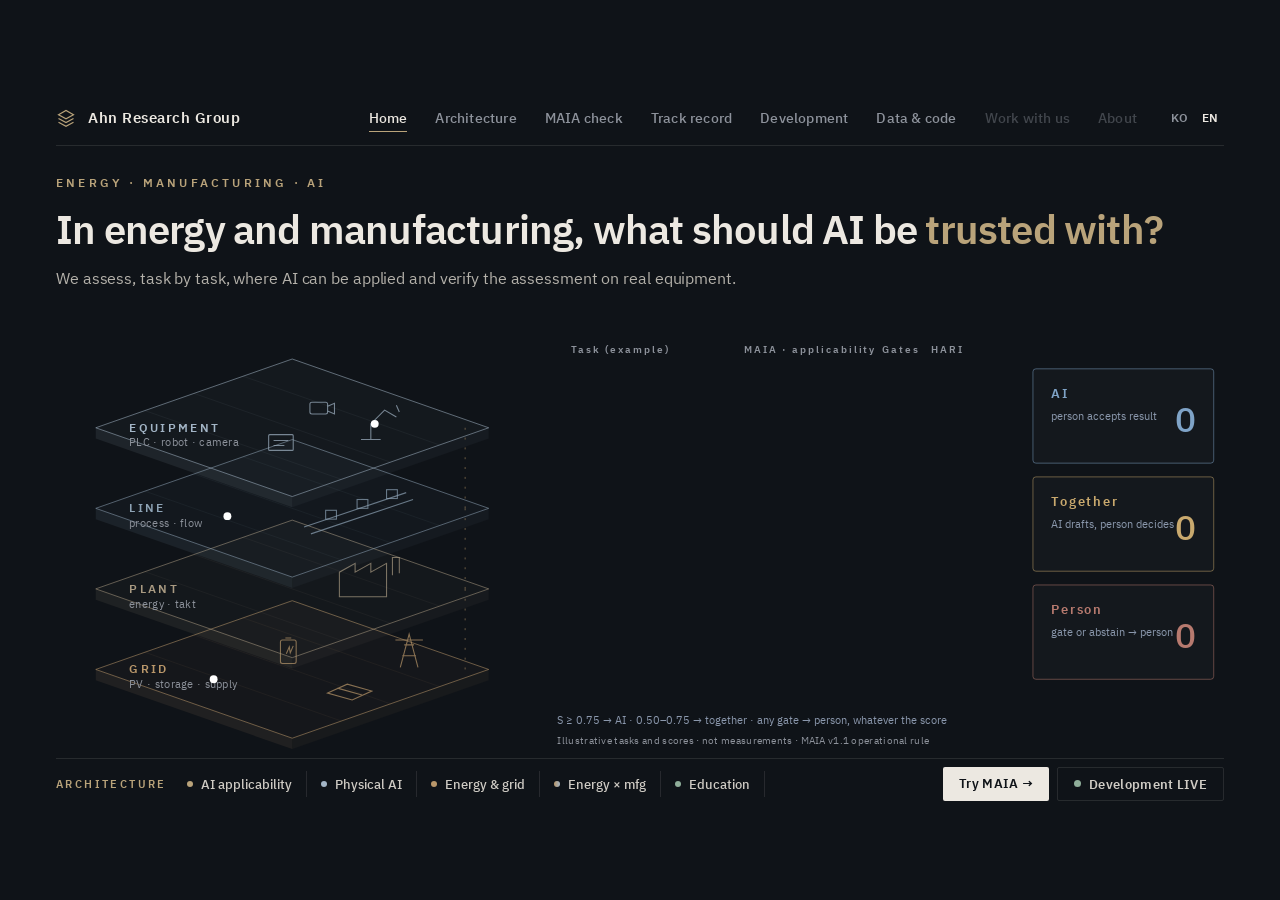
==== index.html @ 017091fd "Publish Ahn Research Group site Co-Authored-By: Claude Opus 5.5 <noreply@anthropic.com>" ====
<!doctype html>
<html lang="ko">
<head>
<meta charset="utf-8">
<meta name="viewport" content="width=device-width, initial-scale=1">
<title>Ahn Research Group — AI for Energy and Manufacturing</title>
<link rel="stylesheet" href="https://fonts.googleapis.com/css2?family=IBM+Plex+Sans+KR:wght@400;500;600;700&family=IBM+Plex+Mono:wght@400;500&display=swap">
<link rel="stylesheet" href="assets/site.css?v=20261021e">
<style>
.head{position:absolute;left:56px;top:84px;width:1168px}
h1{margin:14px 0 0;font-family:var(--head);font-size:40px;line-height:1.2;letter-spacing:-.8px;font-weight:600}
h1 em{font-style:normal;color:var(--brass)}
.sub{margin:14px 0 0;font-size:16px;color:#b4b1aa;letter-spacing:-.1px}
#anim{position:absolute;left:56px;top:214px;width:1168px;height:446px}
.plate{opacity:0;transform:translateY(-26px);transition:opacity .7s ease,transform .7s cubic-bezier(.2,.8,.2,1)}
.plate.on{opacity:1;transform:none}
.plabel{font-size:12px;font-weight:600;letter-spacing:2.4px}
.psub{font-size:11px;fill:var(--mute);letter-spacing:.3px}
.dot{opacity:0;transform-box:fill-box;transform-origin:center;transform:scale(0);transition:all .45s cubic-bezier(.3,1.6,.5,1)}
.dot.on{opacity:1;transform:scale(1)}
.halo{display:none}
@keyframes halo{0%{transform:scale(.6);opacity:.9}100%{transform:scale(2.4);opacity:0}}
.conn{fill:none;stroke-width:1;opacity:.55;transition:stroke-dashoffset .9s ease}
.row{opacity:0;transform:translateX(18px);transition:opacity .45s ease,transform .45s ease}
.row.on{opacity:1;transform:none}
.row.done{opacity:.38;transition:opacity .6s ease}
.rbg{fill:rgba(236,232,225,.02);stroke:rgba(236,232,225,.09)}
.rlabel{font-size:14px;font-weight:500;fill:var(--txt)}
.bar{transform-box:fill-box;transform-origin:50% 100%;transform:scaleY(0);transition:transform .7s cubic-bezier(.2,.8,.2,1)}
.row.score .bar{transform:scaleY(1)}
.snum{font-family:var(--mono);font-size:14px;font-weight:500;fill:#ece8e1}
.gate{fill:none;stroke:rgba(236,232,225,.25);transition:fill .4s,stroke .4s}
.gate.ok{fill:none;stroke:#8fae9a}
.gate.fire{fill:#b77a6f;stroke:#b77a6f}
.hb{opacity:0;transition:opacity .35s}
.row.hari .hb{opacity:1}
.vstripe{opacity:0;transition:opacity .4s}
.row.verdict .vstripe{opacity:1}
.hdr{font-size:10.5px;font-weight:600;letter-spacing:2px;fill:var(--mute)}
.beam{opacity:0;transition:opacity .4s}
.beam.on{opacity:1}
.bin{fill:rgba(236,232,225,.02);stroke-width:1}
.binlabel{font-size:13px;font-weight:600;letter-spacing:2px}
.bincount{font-size:36px;font-weight:500;font-family:var(--head)}
.cap{opacity:0;transition:opacity 1.2s}
.cap.on{opacity:1}
.demo{font-size:10.5px;fill:var(--mute);letter-spacing:.3px}
.flow{stroke-dasharray:2 8;animation:flow 3s linear infinite}
@keyframes flow{to{stroke-dashoffset:-20}}
.strip{position:absolute;left:56px;right:56px;bottom:12px;height:40px;display:flex;align-items:center;gap:10px;border-top:1px solid var(--line);padding-top:10px}
.strip .sk{font-size:10.5px;font-weight:600;letter-spacing:2.4px;color:var(--brass);margin-right:10px;white-space:nowrap}
.br{display:flex;align-items:center;gap:8px;font-size:12.5px;font-weight:500;padding:4px 14px 4px 0;margin-right:4px;color:#cfcbc4;white-space:nowrap;border-right:1px solid var(--line)}
.br i{width:6px;height:6px;border-radius:50%}
.strip .go{margin-left:auto;display:flex;gap:8px}
.strip .go a{font-size:12.5px;font-weight:600;border-radius:2px;padding:7px 16px;white-space:nowrap;letter-spacing:.3px}
.strip .go .m{background:#ece8e1;color:#0f1318}
.strip .go .o{border:1px solid var(--line);color:#cfcbc4;display:flex;align-items:center;gap:8px}
</style>
</head>
<body data-page="home">
<div class="stage" id="stage"><div class="page" id="page">

  <div class="head">
    <div class="kicker" data-ko="에너지 · 제조 · AI" data-en="ENERGY · MANUFACTURING · AI"></div>
    <h1 data-ko="에너지·제조 현장에서 AI에 무엇을, <em>어디까지</em> 맡길까" data-en="In energy and manufacturing, what should AI be <em>trusted with?</em>"></h1>
    <p class="sub" data-ko="작업 단위로 AI 적용 범위를 진단하고, 그 결과를 실제 설비에서 검증합니다." data-en="We assess, task by task, where AI can be applied and verify the assessment on real equipment."></p>
  </div>

  <svg id="anim" viewBox="0 0 1168 454">
    <defs>
      <filter id="glow" x="-50%" y="-50%" width="200%" height="200%"><feGaussianBlur stdDeviation="3.4" result="b"/><feMerge><feMergeNode in="b"/><feMergeNode in="SourceGraphic"/></feMerge></filter>
      <linearGradient id="beamM" x1="0" x2="0" y1="0" y2="1"><stop offset="0" stop-color="#a78bfa" stop-opacity="0"/><stop offset=".5" stop-color="#a78bfa" stop-opacity=".55"/><stop offset="1" stop-color="#a78bfa" stop-opacity="0"/></linearGradient>
      <linearGradient id="beamH" x1="0" x2="0" y1="0" y2="1"><stop offset="0" stop-color="#34d399" stop-opacity="0"/><stop offset=".5" stop-color="#34d399" stop-opacity=".55"/><stop offset="1" stop-color="#34d399" stop-opacity="0"/></linearGradient>
    </defs>
    <g id="stack"></g>
    <g id="conns"></g>
    <g id="table"></g>
    <g id="bins"></g>
    <g id="fly"></g>
    <g class="cap" id="cap">
      <line x1="30" y1="34" x2="62" y2="34" stroke="#b9a37a"/>
      <text x="74" y="39" font-size="17" font-weight="500" fill="#ece8e1" font-family="IBM Plex Sans KR, sans-serif" data-ko="배분 결과(예시): AI 2건 · 협업 2건 · 사람 2건" data-en="Allocation (example): AI 2 · together 2 · person 2"></text>
    </g>
  </svg>

  <div class="strip">
    <a class="sk" href="map.html" data-ko="연구 아키텍처" data-en="ARCHITECTURE"></a>
    <span class="br"><i style="background:#b9a37a"></i><span data-ko="AI 적용성" data-en="AI applicability"></span></span>
    <span class="br"><i style="background:#a3b5c6"></i><span data-ko="제조·피지컬 AI" data-en="Physical AI"></span></span>
    <span class="br"><i style="background:#b9976a"></i><span data-ko="에너지·계통" data-en="Energy & grid"></span></span>
    <span class="br"><i style="background:linear-gradient(90deg,#b9976a,#a3b5c6)"></i><span data-ko="에너지×제조" data-en="Energy × mfg"></span></span>
    <span class="br"><i style="background:#8fae9a"></i><span data-ko="교육·기술이전" data-en="Education"></span></span>
    <span class="go">
      <a class="m" href="maia.html" data-ko="MAIA 진단 해 보기 →" data-en="Try MAIA →"></a>
      <a class="o" href="open.html"><span class="ld"></span><span data-ko="개발 현황 LIVE" data-en="Development LIVE"></span></a>
    </span>
  </div>

</div></div>
<script src="assets/site.js?v=20261021e"></script>
<script>
(function(){
const NS='http://www.w3.org/2000/svg',L=window.LAB;
function el(tag,attrs,parent){const e=document.createElementNS(NS,tag);for(const k in attrs)e.setAttribute(k,attrs[k]);if(parent)parent.appendChild(e);return e}

/* ---------- layer stack: energy (grid, plant) under manufacturing (line, equipment) ---------- */
const CX=230,W=400,H=140,TH=11;
const LAYERS=[
  {id:'grid',cy:372,c:'#b9976a',ko:'계통',en:'GRID',sko:'PV · ESS · 수급',sen:'PV · storage · supply'},
  {id:'plant',cy:290,c:'#a99a82',ko:'공장',en:'PLANT',sko:'에너지 · 택트',sen:'energy · takt'},
  {id:'line',cy:208,c:'#8ea3b5',ko:'라인',en:'LINE',sko:'공정 · 흐름',sen:'process · flow'},
  {id:'eq',cy:126,c:'#a3b5c6',ko:'설비',en:'EQUIPMENT',sko:'PLC · 로봇 · 카메라',sen:'PLC · robot · camera'}
];
const stack=document.getElementById('stack'),plates={};
LAYERS.forEach(Ly=>{
  const g=el('g',{class:'plate'},stack),x0=CX-W/2,x1=CX+W/2,cy=Ly.cy;
  el('polygon',{points:`${x0},${cy} ${CX},${cy+H/2} ${CX},${cy+H/2+TH} ${x0},${cy+TH}`,fill:Ly.c,'fill-opacity':.1},g);
  el('polygon',{points:`${CX},${cy+H/2} ${x1},${cy} ${x1},${cy+TH} ${CX},${cy+H/2+TH}`,fill:Ly.c,'fill-opacity':.05},g);
  el('polygon',{points:`${CX},${cy-H/2} ${x1},${cy} ${CX},${cy+H/2} ${x0},${cy}`,fill:Ly.c,'fill-opacity':.035,stroke:Ly.c,'stroke-opacity':.55,'stroke-width':1},g);
  for(let k=1;k<4;k++){const f=k/4;el('line',{x1:x0+(CX-x0)*f,y1:cy-(H/2)*f,x2:CX+(x1-CX)*f,y2:cy+(H/2)*(1-f),stroke:Ly.c,'stroke-opacity':.07},g)}
  const lb=el('text',{x:x0+34,y:cy+4,class:'plabel',fill:Ly.c},g);lb.dataset.ko=Ly.ko;lb.dataset.en=Ly.en;
  const sb=el('text',{x:x0+34,y:cy+19,class:'psub'},g);sb.dataset.ko=Ly.sko;sb.dataset.en=Ly.sen;
  icon(Ly.id,g,Ly.c,cy);plates[Ly.id]={g,cy,c:Ly.c};
});
const flowG=el('g',{opacity:.55},stack);
[[CX+176,372,290],[CX+176,290,208],[CX+176,208,126]].forEach(([x,a,b])=>el('line',{x1:x,y1:a,x2:x,y2:b,stroke:'#b9976a','stroke-width':1,class:'flow'},flowG));
function icon(id,g,c,cy){
  const s={stroke:c,'stroke-width':1.1,fill:'none','stroke-opacity':.7};
  if(id==='grid'){
    el('path',Object.assign({d:`M${CX+110} ${cy-2} l9 -34 l9 34 M${CX+112} ${cy-14} h14 M${CX+114} ${cy-25} h10 M${CX+105} ${cy-30} h28`},s),g);
    el('path',Object.assign({d:`M${CX+36} ${cy+24} l20 -9 l25 7 l-20 9 z M${CX+46} ${cy+19} l25 7`},s),g);
    el('rect',Object.assign({x:CX-12,y:cy-30,width:16,height:24,rx:2},s),g);el('path',Object.assign({d:`M${CX-7} ${cy-32} h6 M${CX-6} ${cy-16} l3 -7 l1 6 l3 -7`},s),g);
  }else if(id==='plant'){
    el('path',Object.assign({d:`M${CX+48} ${cy+8} v-25 l16 -9 v9 l16 -9 v9 l16 -9 v34 z M${CX+102} ${cy-14} v-18 h7 v16`},s),g);
  }else if(id==='line'){
    el('path',Object.assign({d:`M${CX+12} ${cy+19} l104 -35 M${CX+19} ${cy+26} l104 -35`},s),g);
    [[34,9],[66,-2],[96,-12]].forEach(([dx,dy])=>el('rect',Object.assign({x:CX+dx,y:cy+dy-7,width:11,height:9},s),g));
  }else{
    el('path',Object.assign({d:`M${CX+70} ${cy+12} h20 M${CX+80} ${cy+12} v-16 l14 -14 l12 7 M${CX+106} ${cy-23} l3 7`},s),g);
    el('rect',Object.assign({x:CX+18,y:cy-26,width:18,height:12,rx:2},s),g);el('path',Object.assign({d:`M${CX+36} ${cy-22} l7 -3 v11 l-7 -3`},s),g);
    el('rect',Object.assign({x:CX-24,y:cy+7,width:25,height:16,rx:1},s),g);el('path',Object.assign({d:`M${CX-19} ${cy+13} h15 M${CX-19} ${cy+18} h11`},s),g);
  }
}

/* ---------- tasks (illustrative; MAIA v1.1: S = mean(C1,C2,C3,C4,C6); gates HG-1/2/3) ---------- */
const TASKS=[
  {ko:'외관 검사 판정',en:'Visual inspection call',L:'eq',dx:84,dy:-4,c:[.8,.8,.7,.8,.8],g:[0,0,0],h:'ok'},
  {ko:'PLC 로그 대조',en:'PLC log conformance',L:'line',dx:-66,dy:8,c:[.9,.8,.9,.9,.7],g:[0,0,0],h:'ok'},
  {ko:'15분 전력 계획',en:'15-min power plan',L:'grid',dx:-80,dy:10,c:[.6,.7,.8,.6,.5],g:[0,0,0],h:'un'},
  {ko:'불량 원인 분석',en:'Defect root cause',L:'line',dx:66,dy:12,c:[.5,.6,.6,.5,.5],g:[0,0,0],h:'ok'},
  {ko:'센서 결선',en:'Sensor wiring',L:'eq',dx:-18,dy:28,c:[.6,.7,.6,.4,.6],g:[1,0,0],h:'ab'},
  {ko:'안전 정지 최종 승인',en:'Safety-stop sign-off',L:'plant',dx:-46,dy:-16,c:[.5,.5,.6,.5,.4],g:[0,0,1],h:'ab'}
];
TASKS.forEach(t=>{t.S=t.c.reduce((a,b)=>a+b,0)/5;t.v=t.g.some(Boolean)?'hu':t.S>=.75?'ai':t.S>=.5?'co':'hu'});
const VC={ai:'#7fa3c7',co:'#c9a96e',hu:'#b77a6f'};
const VL={ai:['AI','AI'],co:['협업','Together'],hu:['사람','Person']};

const conns=document.getElementById('conns'),table=document.getElementById('table'),bins=document.getElementById('bins'),fly=document.getElementById('fly');
const RX=500,RW=440,RY0=66,RH=46,RG=58;
[['작업 (예시)','Task (example)',RX+14],['MAIA · 적용성 점수','MAIA · applicability',RX+190],['관문','Gates',RX+330],['HARI','HARI',RX+380]].forEach(([ko,en,x])=>{const t=el('text',{x,y:RY0-16,class:'hdr'},table);t.dataset.ko=ko;t.dataset.en=en});
const beamM=el('rect',{x:RX+180,y:RY0-12,width:144,height:1.5,fill:'#b9a37a',class:'beam'},table);
const beamH=el('rect',{x:RX+372,y:RY0-12,width:66,height:1.5,fill:'#8fae9a',class:'beam'},table);
TASKS.forEach((t,i)=>{
  const P=plates[t.L];t.px=CX+t.dx;t.py=P.cy+t.dy;
  const d=el('g',{class:'dot'},stack);
  t.halo=el('circle',{cx:t.px,cy:t.py,r:7,fill:'none',stroke:'#fff','stroke-opacity':.7,class:'halo'},d);
  t.core=el('circle',{cx:t.px,cy:t.py,r:4,fill:'#ece8e1'},d);
  t.mark=el('text',{x:t.px,y:t.py-10,'text-anchor':'middle','font-size':10,'font-weight':600,'letter-spacing':1,fill:'#ece8e1',opacity:0},d);
  t.dot=d;
  const y=RY0+i*RG;t.ry=y;
  const p=el('path',{d:`M${t.px} ${t.py} C ${t.px+160} ${t.py}, ${RX-110} ${y+RH/2}, ${RX} ${y+RH/2}`,class:'conn',stroke:P.c},conns);
  const len=p.getTotalLength();p.style.strokeDasharray=len;p.style.strokeDashoffset=len;t.conn=p;t.len=len;
  const r=el('g',{class:'row'},table);t.row=r;
  el('rect',{x:RX,y,width:RW,height:RH,rx:3,class:'rbg'},r);
  el('rect',{x:RX,y,width:3,height:RH,fill:VC[t.v],class:'vstripe'},r);
  const lb=el('text',{x:RX+16,y:y+28,class:'rlabel'},r);lb.dataset.ko=t.ko;lb.dataset.en=t.en;
  t.c.forEach((v,j)=>{el('rect',{x:RX+190+j*15,y:y+10,width:11,height:26,rx:2,fill:'rgba(236,232,225,.07)'},r);el('rect',{x:RX+190+j*15,y:y+10+26*(1-v),width:11,height:26*v,rx:1,fill:'#b9a37a',class:'bar',style:`transition-delay:${j*70}ms`},r)});
  t.snum=el('text',{x:RX+272,y:y+29,class:'snum'},r);t.snum.textContent='0.00';
  t.gates=[0,1,2].map(k=>el('circle',{cx:RX+334+k*16,cy:y+23,r:5.5,class:'gate'},r));
  const hc=t.h==='ok'?'#8fae9a':t.h==='ab'?'#b77a6f':'#8d929b';
  const hb=el('g',{class:'hb'},r);
  el('rect',{x:RX+378,y:y+12,width:56,height:22,rx:2,fill:'none',stroke:hc,'stroke-opacity':.7},hb);
  const ht=el('text',{x:RX+406,y:y+27,'text-anchor':'middle','font-size':11,'font-weight':500,fill:hc},hb);
  ht.dataset.ko=t.h==='ok'?'적격':t.h==='ab'?'기권':'미정';ht.dataset.en=t.h==='ok'?'eligible':t.h==='ab'?'abstain':'undecided';
});
// bins, stacked on the right
const BX=984,BW=184,BH=96,BG=14,BY0=RY0;const binInfo={};
['ai','co','hu'].forEach((k,i)=>{
  const y=BY0+i*(BH+BG),g=el('g',{},bins);
  el('rect',{x:BX,y,width:BW,height:BH,rx:3,class:'bin',stroke:VC[k],'stroke-opacity':.5},g);
  const t=el('text',{x:BX+18,y:y+30,class:'binlabel',fill:VC[k]},g);t.dataset.ko=VL[k][0];t.dataset.en=VL[k][1];
  const sub=el('text',{x:BX+18,y:y+52,'font-size':11,fill:'#8b98ad'},g);
  sub.dataset.ko=k==='ai'?'사람이 최종 승인':k==='co'?'AI 초안 · 사람 결정':'관문·기권 → 사람';
  sub.dataset.en=k==='ai'?'person accepts result':k==='co'?'AI drafts, person decides':'gate or abstain → person';
  const n=el('text',{x:BX+BW-18,y:y+64,'text-anchor':'end',class:'bincount',fill:VC[k]},g);n.textContent='0';
  binInfo[k]={x:BX+BW/2,y:y+BH/2,n,count:0};
});
const lg=el('text',{x:RX,y:RY0+6*RG+14,'font-size':11.5,fill:'#8b98ad'},bins);
lg.dataset.ko='점수 S ≥ 0.75 → AI · 0.50~0.75 → 협업 · 관문이 걸리면 점수와 무관하게 사람';
lg.dataset.en='S ≥ 0.75 → AI · 0.50–0.75 → together · any gate → person, whatever the score';
const demo=el('text',{x:RX,y:RY0+6*RG+34,class:'demo'},bins);
demo.dataset.ko='예시 작업과 예시 점수 · 실측·성능 주장 아님 · MAIA v1.1 운영판 식';
demo.dataset.en='Illustrative tasks and scores · not measurements · MAIA v1.1 operational rule';

/* ---------- timeline (24 s loop) ---------- */
let timers=[];
const at=(ms,fn)=>timers.push(setTimeout(fn,ms));
function reset(){
  timers.forEach(clearTimeout);timers=[];
  document.querySelectorAll('.plate,.dot,.row,.beam,#cap').forEach(e=>e.classList.remove('on','score','hari','verdict','done'));
  TASKS.forEach(t=>{t.conn.style.transition='none';t.conn.style.strokeDashoffset=t.len;t.conn.getBoundingClientRect();t.conn.style.transition='';t.snum.textContent='0.00';t.gates.forEach(g=>g.setAttribute('class','gate'));t.core.setAttribute('fill','#fff');t.halo.setAttribute('stroke','#fff');t.mark.setAttribute('opacity',0);t.conn.style.opacity=.75;t.conn.setAttribute('stroke',plates[t.L].c)});
  for(const k in binInfo){binInfo[k].count=0;binInfo[k].n.textContent='0'}
  fly.innerHTML='';
}
function run(){
  reset();
  document.querySelectorAll('.plate').forEach((p,i)=>at(300+i*550,()=>p.classList.add('on')));
  TASKS.forEach((t,i)=>at(2800+i*140,()=>t.dot.classList.add('on')));
  at(4000,()=>{beamM.classList.add('on');beamH.classList.add('on');sweep()});
  TASKS.forEach((t,i)=>{
    const t0=4100+i*900;
    at(t0,()=>{t.conn.style.strokeDashoffset=0});
    at(t0+350,()=>t.row.classList.add('on'));
    at(t0+550,()=>{t.row.classList.add('score');L.count(t.snum,t.S,700,v=>v.toFixed(2))});
    at(t0+1150,()=>t.gates.forEach((g,k)=>g.setAttribute('class','gate '+(t.g[k]?'fire':'ok'))));
    at(t0+1300,()=>t.row.classList.add('hari'));
  });
  at(10200,()=>{beamM.classList.remove('on');beamH.classList.remove('on')});
  TASKS.forEach((t,i)=>at(10500+i*180,()=>t.row.classList.add('verdict')));
  TASKS.forEach((t,i)=>at(12200+i*520,()=>flyTo(t)));
  at(16200,()=>document.getElementById('cap').classList.add('on'));
  at(22500,()=>{document.querySelectorAll('.plate,.dot,.row,#cap').forEach(e=>e.classList.remove('on'));TASKS.forEach(t=>t.conn.style.opacity=0)});
  at(23600,run);
}
function sweep(){
  const t0=performance.now(),dur=6000,y0=RY0-4,y1=RY0+5*RG+RH+4;
  (function f(n){const k=Math.min(1,(n-t0)/dur);const y=y0+(y1-y0)*k;beamM.setAttribute('y',y);beamH.setAttribute('y',y);if(k<1)requestAnimationFrame(f)})(t0);
}
function flyTo(t){
  const b=binInfo[t.v],sx=RX+RW-14,sy=t.ry+RH/2;
  const c=el('circle',{cx:0,cy:0,r:4.5,fill:VC[t.v]},fly);
  c.animate([{transform:`translate(${sx}px,${sy}px)`},{transform:`translate(${(sx+b.x)/2}px,${(sy+b.y)/2-30}px)`,offset:.5},{transform:`translate(${b.x}px,${b.y}px)`}],{duration:900,easing:'cubic-bezier(.4,0,.2,1)',fill:'forwards'});
  setTimeout(()=>{c.remove();b.count++;b.n.textContent=b.count;t.row.classList.add('done');
    t.core.setAttribute('fill',VC[t.v]);t.halo.setAttribute('stroke',VC[t.v]);t.mark.textContent=t.v==='ai'?'AI':L.T(t.v==='co'?'협업':'사람',t.v==='co'?'AI+P':'P');t.mark.setAttribute('fill',VC[t.v]);t.mark.setAttribute('opacity',1);
    t.conn.setAttribute('stroke',VC[t.v]);t.conn.style.opacity=.3},910);
}
run();
})();
</script>
</body>
</html>
---- assets/site.css ----
:root{
  --bg:#0f1318;--panel:#151a21;--line:rgba(236,232,225,.11);--txt:#ece8e1;--mute:#8d929b;
  --brass:#b9a37a;--ai:#7fa3c7;--co:#c9a96e;--hu:#b77a6f;--sage:#8fae9a;
  --head:"IBM Plex Sans KR","Malgun Gothic",sans-serif;--mono:"IBM Plex Mono",ui-monospace,Consolas,monospace;
}
*{box-sizing:border-box}
html,body{margin:0;height:100%;background:var(--bg);color:var(--txt);font-family:"IBM Plex Sans KR",-apple-system,"Segoe UI","Malgun Gothic",sans-serif;-webkit-font-smoothing:antialiased;overflow:hidden}
a{color:inherit;text-decoration:none}
button{font:inherit;color:inherit}
.stage{position:fixed;inset:0;display:grid;place-items:center;background:var(--bg)}
.page{position:absolute;width:1280px;height:720px;transform-origin:center;overflow:hidden}
/* top bar */
.top{position:absolute;left:56px;right:56px;top:0;height:56px;display:flex;align-items:center;gap:28px;border-bottom:1px solid var(--line);z-index:5}
.brand{display:flex;align-items:center;gap:12px;font-family:var(--head);font-weight:600;letter-spacing:.5px;font-size:15px}
.brand svg{width:20px;height:20px}
.brand small{font-size:10.5px;letter-spacing:0;font-weight:500;color:var(--mute)}
.menu{flex:1;display:flex;justify-content:flex-end;gap:28px;font-size:13.5px;color:var(--mute);font-weight:500;letter-spacing:.2px}
.menu a{padding:4px 0;border-bottom:1px solid transparent}
.menu a:hover{color:var(--txt)}
.menu a.on{color:var(--txt);border-bottom-color:var(--brass)}
.menu a.soon{opacity:.4;pointer-events:none}
.lang{display:flex;gap:2px;font-size:12px;font-weight:600}
.lang button{border:0;background:none;color:var(--mute);cursor:pointer;padding:3px 6px}
.lang button.on{color:var(--txt)}
/* common type */
.kicker{font-size:11.5px;font-weight:600;letter-spacing:3.2px;color:var(--brass);text-transform:uppercase}
.h2{margin:12px 0 0;font-family:var(--head);font-size:34px;line-height:1.25;letter-spacing:-.8px;font-weight:600}
.h2 em{font-style:normal;color:var(--brass)}
.lead{margin:12px 0 0;font-size:15px;color:#b4b1aa;line-height:1.6}
.card{border-radius:4px;background:var(--panel);border:1px solid var(--line);padding:18px 20px;position:relative;overflow:hidden}
.ck{font-size:11px;font-weight:600;letter-spacing:2px;color:var(--mute);display:flex;align-items:center;gap:8px;text-transform:uppercase}
.foot{position:absolute;left:56px;right:56px;bottom:12px;height:40px;display:flex;align-items:center;gap:14px;border-top:1px solid var(--line);padding-top:10px;font-size:12px;color:var(--mute)}
.foot a{font-weight:600;color:#cfcbc4}
.foot .r{margin-left:auto}
.ld{width:7px;height:7px;border-radius:50%;background:var(--sage);animation:ping 2.4s infinite}
@keyframes ping{0%{box-shadow:0 0 0 0 rgba(143,174,154,.5)}100%{box-shadow:0 0 0 8px rgba(143,174,154,0)}}
.rise{animation:rise .8s cubic-bezier(.2,.7,.2,1) both}
@keyframes rise{from{opacity:0;transform:translateY(10px)}to{opacity:1;transform:none}}
.pill{display:inline-block;font-size:11px;font-weight:600;padding:3px 10px;border-radius:2px;white-space:nowrap;border:1px solid;letter-spacing:.3px}
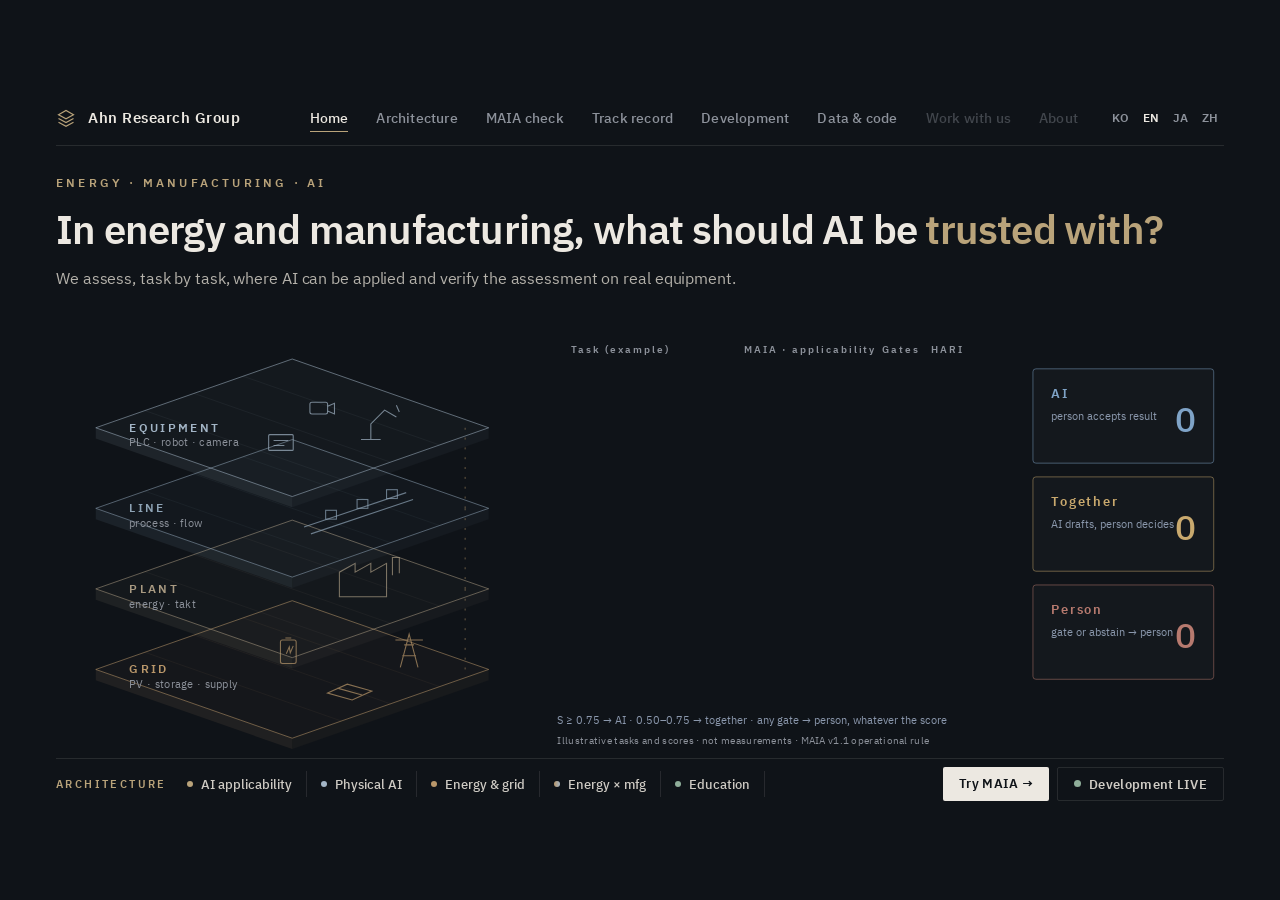
==== commit b08cca04: "Add Japanese and Simplified Chinese Language buttons KO EN JA ZH with ?lang= URLs. Japanese and Chin" ====
--- a/index.html
+++ b/index.html
@@ -5,7 +5,7 @@
 <meta name="viewport" content="width=device-width, initial-scale=1">
 <title>Ahn Research Group — AI for Energy and Manufacturing</title>
 <link rel="stylesheet" href="https://fonts.googleapis.com/css2?family=IBM+Plex+Sans+KR:wght@400;500;600;700&family=IBM+Plex+Mono:wght@400;500&display=swap">
-<link rel="stylesheet" href="assets/site.css?v=20261021e">
+<link rel="stylesheet" href="assets/site.css?v=20261022a">
 <style>
 .head{position:absolute;left:56px;top:84px;width:1168px}
 h1{margin:14px 0 0;font-family:var(--head);font-size:40px;line-height:1.2;letter-spacing:-.8px;font-weight:600}
@@ -79,7 +79,7 @@
     <g id="fly"></g>
     <g class="cap" id="cap">
       <line x1="30" y1="34" x2="62" y2="34" stroke="#b9a37a"/>
-      <text x="74" y="39" font-size="17" font-weight="500" fill="#ece8e1" font-family="IBM Plex Sans KR, sans-serif" data-ko="배분 결과(예시): AI 2건 · 협업 2건 · 사람 2건" data-en="Allocation (example): AI 2 · together 2 · person 2"></text>
+      <text x="74" y="39" font-size="17" font-weight="500" fill="#ece8e1" data-ko="배분 결과(예시): AI 2건 · 협업 2건 · 사람 2건" data-en="Allocation (example): AI 2 · together 2 · person 2"></text>
     </g>
   </svg>
 
@@ -97,7 +97,8 @@
   </div>
 
 </div></div>
-<script src="assets/site.js?v=20261021e"></script>
+<script src="assets/i18n.js?v=20261022a"></script>
+<script src="assets/site.js?v=20261022a"></script>
 <script>
 (function(){
 const NS='http://www.w3.org/2000/svg',L=window.LAB;
--- a/assets/site.css
+++ b/assets/site.css
@@ -37,3 +37,10 @@
 .rise{animation:rise .8s cubic-bezier(.2,.7,.2,1) both}
 @keyframes rise{from{opacity:0;transform:translateY(10px)}to{opacity:1;transform:none}}
 .pill{display:inline-block;font-size:11px;font-weight:600;padding:3px 10px;border-radius:2px;white-space:nowrap;border:1px solid;letter-spacing:.3px}
+/* Japanese and Chinese: Noto Sans JP / SC are loaded by site.js only when chosen */
+html[lang="ja"]{--head:"Noto Sans JP","IBM Plex Sans KR",sans-serif}
+html[lang="zh-Hans"]{--head:"Noto Sans SC","IBM Plex Sans KR",sans-serif}
+html[lang="ja"] body{font-family:"Noto Sans JP","IBM Plex Sans KR",sans-serif}
+html[lang="zh-Hans"] body{font-family:"Noto Sans SC","IBM Plex Sans KR",sans-serif}
+.foot .mt{font-size:11px;color:#6b7078}
+.mt.float{position:absolute;right:56px;top:66px;font-size:11px;color:#6b7078}
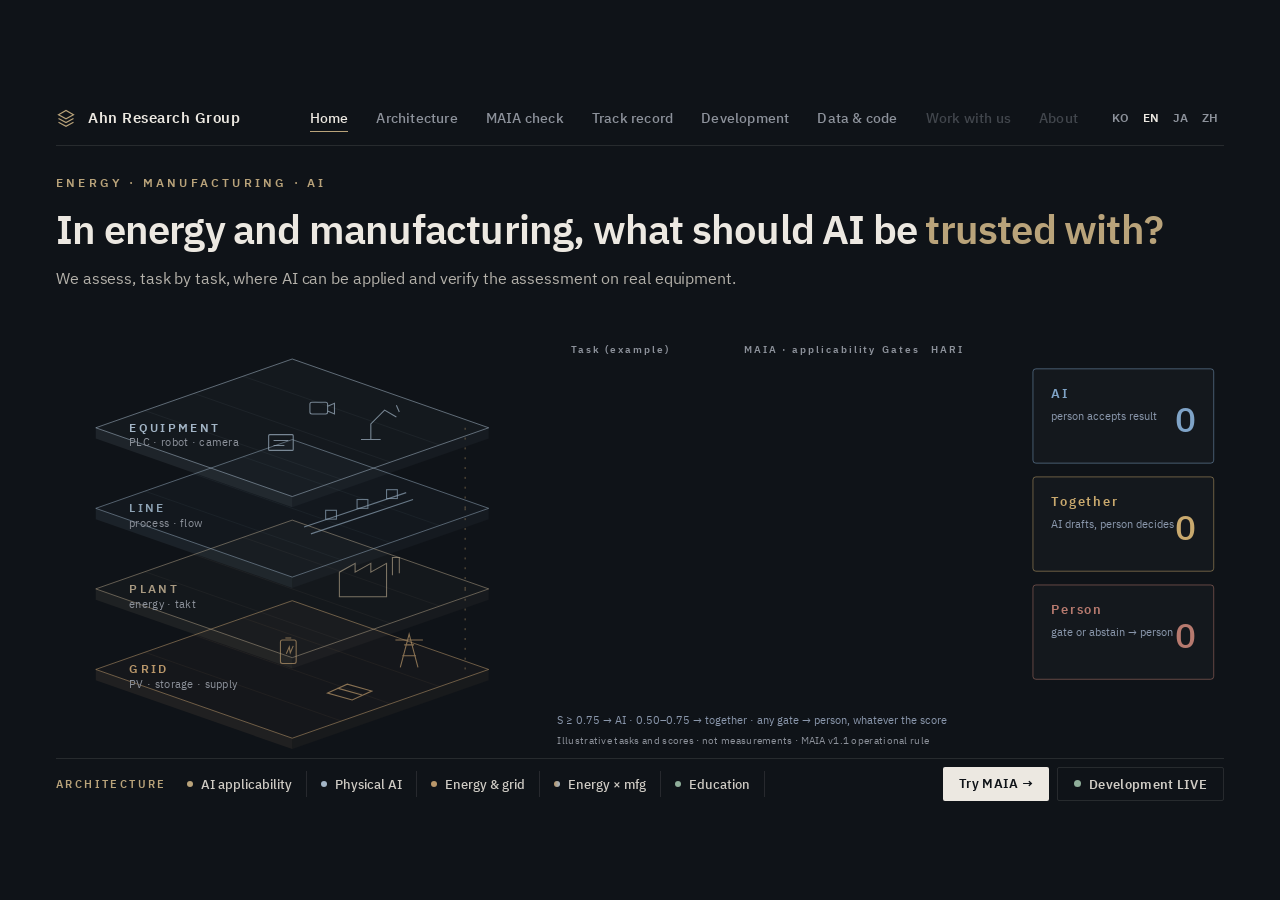
==== commit 0a28c90a: "Revise Japanese and Chinese after a three-AI review Fixes meaning errors (eligible, joint analysis, " ====
--- a/index.html
+++ b/index.html
@@ -5,7 +5,7 @@
 <meta name="viewport" content="width=device-width, initial-scale=1">
 <title>Ahn Research Group — AI for Energy and Manufacturing</title>
 <link rel="stylesheet" href="https://fonts.googleapis.com/css2?family=IBM+Plex+Sans+KR:wght@400;500;600;700&family=IBM+Plex+Mono:wght@400;500&display=swap">
-<link rel="stylesheet" href="assets/site.css?v=20261022a">
+<link rel="stylesheet" href="assets/site.css?v=20261022b">
 <style>
 .head{position:absolute;left:56px;top:84px;width:1168px}
 h1{margin:14px 0 0;font-family:var(--head);font-size:40px;line-height:1.2;letter-spacing:-.8px;font-weight:600}
@@ -97,8 +97,8 @@
   </div>
 
 </div></div>
-<script src="assets/i18n.js?v=20261022a"></script>
-<script src="assets/site.js?v=20261022a"></script>
+<script src="assets/i18n.js?v=20261022b"></script>
+<script src="assets/site.js?v=20261022b"></script>
 <script>
 (function(){
 const NS='http://www.w3.org/2000/svg',L=window.LAB;
--- a/assets/site.css
+++ b/assets/site.css
@@ -38,9 +38,9 @@
 @keyframes rise{from{opacity:0;transform:translateY(10px)}to{opacity:1;transform:none}}
 .pill{display:inline-block;font-size:11px;font-weight:600;padding:3px 10px;border-radius:2px;white-space:nowrap;border:1px solid;letter-spacing:.3px}
 /* Japanese and Chinese: Noto Sans JP / SC are loaded by site.js only when chosen */
-html[lang="ja"]{--head:"Noto Sans JP","IBM Plex Sans KR",sans-serif}
-html[lang="zh-Hans"]{--head:"Noto Sans SC","IBM Plex Sans KR",sans-serif}
-html[lang="ja"] body{font-family:"Noto Sans JP","IBM Plex Sans KR",sans-serif}
-html[lang="zh-Hans"] body{font-family:"Noto Sans SC","IBM Plex Sans KR",sans-serif}
+html[lang="ja"]{--head:"Noto Sans JP","Hiragino Sans","Yu Gothic",sans-serif}
+html[lang="zh-Hans"]{--head:"Noto Sans SC","PingFang SC","Microsoft YaHei",sans-serif}
+html[lang="ja"] body{font-family:"Noto Sans JP","Hiragino Sans","Yu Gothic",sans-serif}
+html[lang="zh-Hans"] body{font-family:"Noto Sans SC","PingFang SC","Microsoft YaHei",sans-serif}
 .foot .mt{font-size:11px;color:#6b7078}
 .mt.float{position:absolute;right:56px;top:66px;font-size:11px;color:#6b7078}
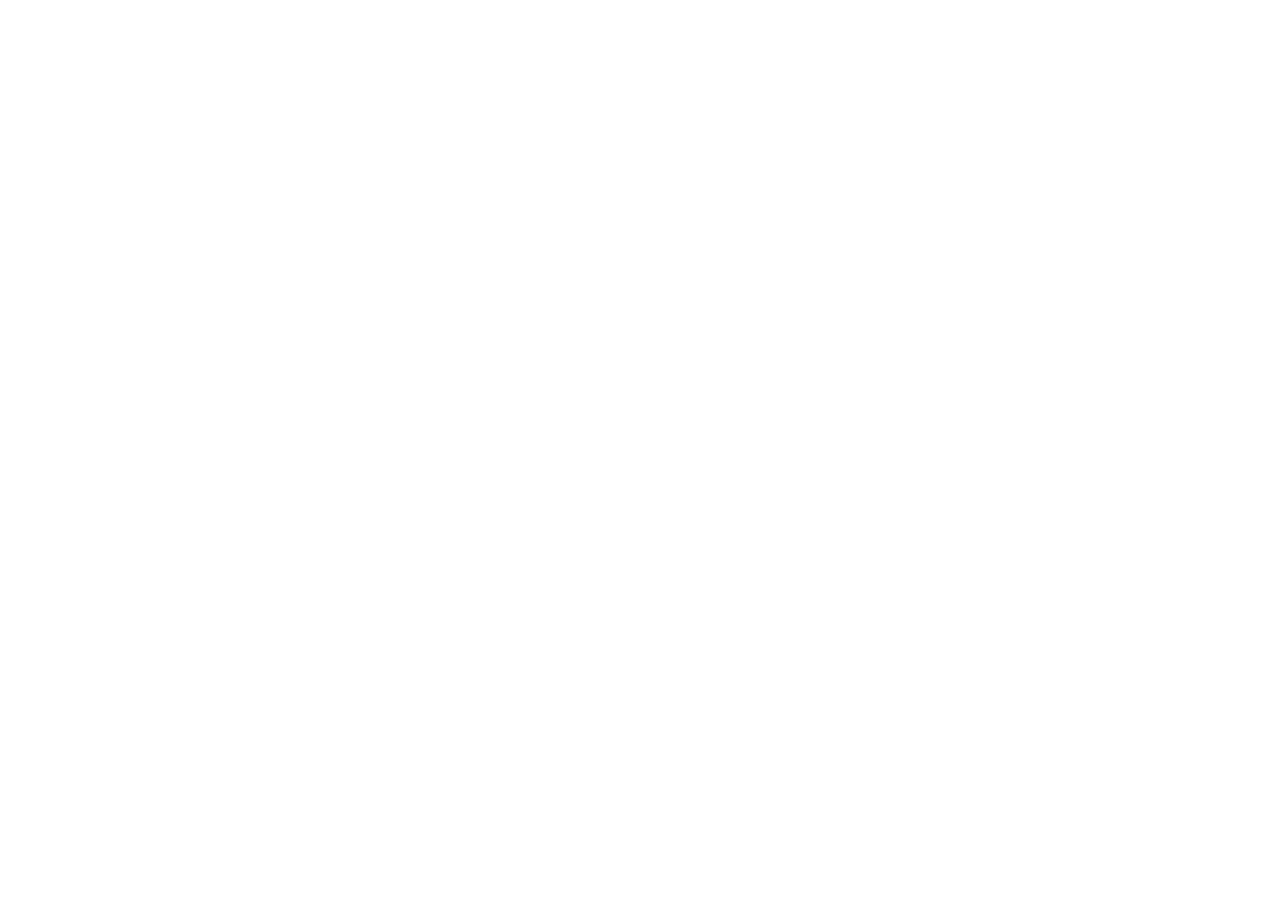
==== commit 4f838d59: "Forward old root site to /maia-lab/,   add Naver verification" ====
--- a/index.html
+++ b/index.html
@@ -2,251 +2,14 @@
 <html lang="ko">
 <head>
 <meta charset="utf-8">
-<meta name="viewport" content="width=device-width, initial-scale=1">
-<title>Ahn Research Group — AI for Energy and Manufacturing</title>
-<link rel="stylesheet" href="https://fonts.googleapis.com/css2?family=IBM+Plex+Sans+KR:wght@400;500;600;700&family=IBM+Plex+Mono:wght@400;500&display=swap">
-<link rel="stylesheet" href="assets/site.css?v=20261022b">
-<style>
-.head{position:absolute;left:56px;top:84px;width:1168px}
-h1{margin:14px 0 0;font-family:var(--head);font-size:40px;line-height:1.2;letter-spacing:-.8px;font-weight:600}
-h1 em{font-style:normal;color:var(--brass)}
-.sub{margin:14px 0 0;font-size:16px;color:#b4b1aa;letter-spacing:-.1px}
-#anim{position:absolute;left:56px;top:214px;width:1168px;height:446px}
-.plate{opacity:0;transform:translateY(-26px);transition:opacity .7s ease,transform .7s cubic-bezier(.2,.8,.2,1)}
-.plate.on{opacity:1;transform:none}
-.plabel{font-size:12px;font-weight:600;letter-spacing:2.4px}
-.psub{font-size:11px;fill:var(--mute);letter-spacing:.3px}
-.dot{opacity:0;transform-box:fill-box;transform-origin:center;transform:scale(0);transition:all .45s cubic-bezier(.3,1.6,.5,1)}
-.dot.on{opacity:1;transform:scale(1)}
-.halo{display:none}
-@keyframes halo{0%{transform:scale(.6);opacity:.9}100%{transform:scale(2.4);opacity:0}}
-.conn{fill:none;stroke-width:1;opacity:.55;transition:stroke-dashoffset .9s ease}
-.row{opacity:0;transform:translateX(18px);transition:opacity .45s ease,transform .45s ease}
-.row.on{opacity:1;transform:none}
-.row.done{opacity:.38;transition:opacity .6s ease}
-.rbg{fill:rgba(236,232,225,.02);stroke:rgba(236,232,225,.09)}
-.rlabel{font-size:14px;font-weight:500;fill:var(--txt)}
-.bar{transform-box:fill-box;transform-origin:50% 100%;transform:scaleY(0);transition:transform .7s cubic-bezier(.2,.8,.2,1)}
-.row.score .bar{transform:scaleY(1)}
-.snum{font-family:var(--mono);font-size:14px;font-weight:500;fill:#ece8e1}
-.gate{fill:none;stroke:rgba(236,232,225,.25);transition:fill .4s,stroke .4s}
-.gate.ok{fill:none;stroke:#8fae9a}
-.gate.fire{fill:#b77a6f;stroke:#b77a6f}
-.hb{opacity:0;transition:opacity .35s}
-.row.hari .hb{opacity:1}
-.vstripe{opacity:0;transition:opacity .4s}
-.row.verdict .vstripe{opacity:1}
-.hdr{font-size:10.5px;font-weight:600;letter-spacing:2px;fill:var(--mute)}
-.beam{opacity:0;transition:opacity .4s}
-.beam.on{opacity:1}
-.bin{fill:rgba(236,232,225,.02);stroke-width:1}
-.binlabel{font-size:13px;font-weight:600;letter-spacing:2px}
-.bincount{font-size:36px;font-weight:500;font-family:var(--head)}
-.cap{opacity:0;transition:opacity 1.2s}
-.cap.on{opacity:1}
-.demo{font-size:10.5px;fill:var(--mute);letter-spacing:.3px}
-.flow{stroke-dasharray:2 8;animation:flow 3s linear infinite}
-@keyframes flow{to{stroke-dashoffset:-20}}
-.strip{position:absolute;left:56px;right:56px;bottom:12px;height:40px;display:flex;align-items:center;gap:10px;border-top:1px solid var(--line);padding-top:10px}
-.strip .sk{font-size:10.5px;font-weight:600;letter-spacing:2.4px;color:var(--brass);margin-right:10px;white-space:nowrap}
-.br{display:flex;align-items:center;gap:8px;font-size:12.5px;font-weight:500;padding:4px 14px 4px 0;margin-right:4px;color:#cfcbc4;white-space:nowrap;border-right:1px solid var(--line)}
-.br i{width:6px;height:6px;border-radius:50%}
-.strip .go{margin-left:auto;display:flex;gap:8px}
-.strip .go a{font-size:12.5px;font-weight:600;border-radius:2px;padding:7px 16px;white-space:nowrap;letter-spacing:.3px}
-.strip .go .m{background:#ece8e1;color:#0f1318}
-.strip .go .o{border:1px solid var(--line);color:#cfcbc4;display:flex;align-items:center;gap:8px}
-</style>
+<title>AI for Energy &amp; Manufacturing Lab</title>
+<meta name="robots" content="noindex">
+<meta name="naver-site-verification" content="b17e4dcd1a271a2b2ab467092c5a4ff7876ea1c3">
+<link rel="canonical" href="https://changhanahn.github.io/maia-lab/">
+<meta http-equiv="refresh" content="0; url=https://changhanahn.github.io/maia-lab/">
 </head>
-<body data-page="home">
-<div class="stage" id="stage"><div class="page" id="page">
-
-  <div class="head">
-    <div class="kicker" data-ko="에너지 · 제조 · AI" data-en="ENERGY · MANUFACTURING · AI"></div>
-    <h1 data-ko="에너지·제조 현장에서 AI에 무엇을, <em>어디까지</em> 맡길까" data-en="In energy and manufacturing, what should AI be <em>trusted with?</em>"></h1>
-    <p class="sub" data-ko="작업 단위로 AI 적용 범위를 진단하고, 그 결과를 실제 설비에서 검증합니다." data-en="We assess, task by task, where AI can be applied and verify the assessment on real equipment."></p>
-  </div>
-
-  <svg id="anim" viewBox="0 0 1168 454">
-    <defs>
-      <filter id="glow" x="-50%" y="-50%" width="200%" height="200%"><feGaussianBlur stdDeviation="3.4" result="b"/><feMerge><feMergeNode in="b"/><feMergeNode in="SourceGraphic"/></feMerge></filter>
-      <linearGradient id="beamM" x1="0" x2="0" y1="0" y2="1"><stop offset="0" stop-color="#a78bfa" stop-opacity="0"/><stop offset=".5" stop-color="#a78bfa" stop-opacity=".55"/><stop offset="1" stop-color="#a78bfa" stop-opacity="0"/></linearGradient>
-      <linearGradient id="beamH" x1="0" x2="0" y1="0" y2="1"><stop offset="0" stop-color="#34d399" stop-opacity="0"/><stop offset=".5" stop-color="#34d399" stop-opacity=".55"/><stop offset="1" stop-color="#34d399" stop-opacity="0"/></linearGradient>
-    </defs>
-    <g id="stack"></g>
-    <g id="conns"></g>
-    <g id="table"></g>
-    <g id="bins"></g>
-    <g id="fly"></g>
-    <g class="cap" id="cap">
-      <line x1="30" y1="34" x2="62" y2="34" stroke="#b9a37a"/>
-      <text x="74" y="39" font-size="17" font-weight="500" fill="#ece8e1" data-ko="배분 결과(예시): AI 2건 · 협업 2건 · 사람 2건" data-en="Allocation (example): AI 2 · together 2 · person 2"></text>
-    </g>
-  </svg>
-
-  <div class="strip">
-    <a class="sk" href="map.html" data-ko="연구 아키텍처" data-en="ARCHITECTURE"></a>
-    <span class="br"><i style="background:#b9a37a"></i><span data-ko="AI 적용성" data-en="AI applicability"></span></span>
-    <span class="br"><i style="background:#a3b5c6"></i><span data-ko="제조·피지컬 AI" data-en="Physical AI"></span></span>
-    <span class="br"><i style="background:#b9976a"></i><span data-ko="에너지·계통" data-en="Energy & grid"></span></span>
-    <span class="br"><i style="background:linear-gradient(90deg,#b9976a,#a3b5c6)"></i><span data-ko="에너지×제조" data-en="Energy × mfg"></span></span>
-    <span class="br"><i style="background:#8fae9a"></i><span data-ko="교육·기술이전" data-en="Education"></span></span>
-    <span class="go">
-      <a class="m" href="maia.html" data-ko="MAIA 진단 해 보기 →" data-en="Try MAIA →"></a>
-      <a class="o" href="open.html"><span class="ld"></span><span data-ko="개발 현황 LIVE" data-en="Development LIVE"></span></a>
-    </span>
-  </div>
-
-</div></div>
-<script src="assets/i18n.js?v=20261022b"></script>
-<script src="assets/site.js?v=20261022b"></script>
-<script>
-(function(){
-const NS='http://www.w3.org/2000/svg',L=window.LAB;
-function el(tag,attrs,parent){const e=document.createElementNS(NS,tag);for(const k in attrs)e.setAttribute(k,attrs[k]);if(parent)parent.appendChild(e);return e}
-
-/* ---------- layer stack: energy (grid, plant) under manufacturing (line, equipment) ---------- */
-const CX=230,W=400,H=140,TH=11;
-const LAYERS=[
-  {id:'grid',cy:372,c:'#b9976a',ko:'계통',en:'GRID',sko:'PV · ESS · 수급',sen:'PV · storage · supply'},
-  {id:'plant',cy:290,c:'#a99a82',ko:'공장',en:'PLANT',sko:'에너지 · 택트',sen:'energy · takt'},
-  {id:'line',cy:208,c:'#8ea3b5',ko:'라인',en:'LINE',sko:'공정 · 흐름',sen:'process · flow'},
-  {id:'eq',cy:126,c:'#a3b5c6',ko:'설비',en:'EQUIPMENT',sko:'PLC · 로봇 · 카메라',sen:'PLC · robot · camera'}
-];
-const stack=document.getElementById('stack'),plates={};
-LAYERS.forEach(Ly=>{
-  const g=el('g',{class:'plate'},stack),x0=CX-W/2,x1=CX+W/2,cy=Ly.cy;
-  el('polygon',{points:`${x0},${cy} ${CX},${cy+H/2} ${CX},${cy+H/2+TH} ${x0},${cy+TH}`,fill:Ly.c,'fill-opacity':.1},g);
-  el('polygon',{points:`${CX},${cy+H/2} ${x1},${cy} ${x1},${cy+TH} ${CX},${cy+H/2+TH}`,fill:Ly.c,'fill-opacity':.05},g);
-  el('polygon',{points:`${CX},${cy-H/2} ${x1},${cy} ${CX},${cy+H/2} ${x0},${cy}`,fill:Ly.c,'fill-opacity':.035,stroke:Ly.c,'stroke-opacity':.55,'stroke-width':1},g);
-  for(let k=1;k<4;k++){const f=k/4;el('line',{x1:x0+(CX-x0)*f,y1:cy-(H/2)*f,x2:CX+(x1-CX)*f,y2:cy+(H/2)*(1-f),stroke:Ly.c,'stroke-opacity':.07},g)}
-  const lb=el('text',{x:x0+34,y:cy+4,class:'plabel',fill:Ly.c},g);lb.dataset.ko=Ly.ko;lb.dataset.en=Ly.en;
-  const sb=el('text',{x:x0+34,y:cy+19,class:'psub'},g);sb.dataset.ko=Ly.sko;sb.dataset.en=Ly.sen;
-  icon(Ly.id,g,Ly.c,cy);plates[Ly.id]={g,cy,c:Ly.c};
-});
-const flowG=el('g',{opacity:.55},stack);
-[[CX+176,372,290],[CX+176,290,208],[CX+176,208,126]].forEach(([x,a,b])=>el('line',{x1:x,y1:a,x2:x,y2:b,stroke:'#b9976a','stroke-width':1,class:'flow'},flowG));
-function icon(id,g,c,cy){
-  const s={stroke:c,'stroke-width':1.1,fill:'none','stroke-opacity':.7};
-  if(id==='grid'){
-    el('path',Object.assign({d:`M${CX+110} ${cy-2} l9 -34 l9 34 M${CX+112} ${cy-14} h14 M${CX+114} ${cy-25} h10 M${CX+105} ${cy-30} h28`},s),g);
-    el('path',Object.assign({d:`M${CX+36} ${cy+24} l20 -9 l25 7 l-20 9 z M${CX+46} ${cy+19} l25 7`},s),g);
-    el('rect',Object.assign({x:CX-12,y:cy-30,width:16,height:24,rx:2},s),g);el('path',Object.assign({d:`M${CX-7} ${cy-32} h6 M${CX-6} ${cy-16} l3 -7 l1 6 l3 -7`},s),g);
-  }else if(id==='plant'){
-    el('path',Object.assign({d:`M${CX+48} ${cy+8} v-25 l16 -9 v9 l16 -9 v9 l16 -9 v34 z M${CX+102} ${cy-14} v-18 h7 v16`},s),g);
-  }else if(id==='line'){
-    el('path',Object.assign({d:`M${CX+12} ${cy+19} l104 -35 M${CX+19} ${cy+26} l104 -35`},s),g);
-    [[34,9],[66,-2],[96,-12]].forEach(([dx,dy])=>el('rect',Object.assign({x:CX+dx,y:cy+dy-7,width:11,height:9},s),g));
-  }else{
-    el('path',Object.assign({d:`M${CX+70} ${cy+12} h20 M${CX+80} ${cy+12} v-16 l14 -14 l12 7 M${CX+106} ${cy-23} l3 7`},s),g);
-    el('rect',Object.assign({x:CX+18,y:cy-26,width:18,height:12,rx:2},s),g);el('path',Object.assign({d:`M${CX+36} ${cy-22} l7 -3 v11 l-7 -3`},s),g);
-    el('rect',Object.assign({x:CX-24,y:cy+7,width:25,height:16,rx:1},s),g);el('path',Object.assign({d:`M${CX-19} ${cy+13} h15 M${CX-19} ${cy+18} h11`},s),g);
-  }
-}
-
-/* ---------- tasks (illustrative; MAIA v1.1: S = mean(C1,C2,C3,C4,C6); gates HG-1/2/3) ---------- */
-const TASKS=[
-  {ko:'외관 검사 판정',en:'Visual inspection call',L:'eq',dx:84,dy:-4,c:[.8,.8,.7,.8,.8],g:[0,0,0],h:'ok'},
-  {ko:'PLC 로그 대조',en:'PLC log conformance',L:'line',dx:-66,dy:8,c:[.9,.8,.9,.9,.7],g:[0,0,0],h:'ok'},
-  {ko:'15분 전력 계획',en:'15-min power plan',L:'grid',dx:-80,dy:10,c:[.6,.7,.8,.6,.5],g:[0,0,0],h:'un'},
-  {ko:'불량 원인 분석',en:'Defect root cause',L:'line',dx:66,dy:12,c:[.5,.6,.6,.5,.5],g:[0,0,0],h:'ok'},
-  {ko:'센서 결선',en:'Sensor wiring',L:'eq',dx:-18,dy:28,c:[.6,.7,.6,.4,.6],g:[1,0,0],h:'ab'},
-  {ko:'안전 정지 최종 승인',en:'Safety-stop sign-off',L:'plant',dx:-46,dy:-16,c:[.5,.5,.6,.5,.4],g:[0,0,1],h:'ab'}
-];
-TASKS.forEach(t=>{t.S=t.c.reduce((a,b)=>a+b,0)/5;t.v=t.g.some(Boolean)?'hu':t.S>=.75?'ai':t.S>=.5?'co':'hu'});
-const VC={ai:'#7fa3c7',co:'#c9a96e',hu:'#b77a6f'};
-const VL={ai:['AI','AI'],co:['협업','Together'],hu:['사람','Person']};
-
-const conns=document.getElementById('conns'),table=document.getElementById('table'),bins=document.getElementById('bins'),fly=document.getElementById('fly');
-const RX=500,RW=440,RY0=66,RH=46,RG=58;
-[['작업 (예시)','Task (example)',RX+14],['MAIA · 적용성 점수','MAIA · applicability',RX+190],['관문','Gates',RX+330],['HARI','HARI',RX+380]].forEach(([ko,en,x])=>{const t=el('text',{x,y:RY0-16,class:'hdr'},table);t.dataset.ko=ko;t.dataset.en=en});
-const beamM=el('rect',{x:RX+180,y:RY0-12,width:144,height:1.5,fill:'#b9a37a',class:'beam'},table);
-const beamH=el('rect',{x:RX+372,y:RY0-12,width:66,height:1.5,fill:'#8fae9a',class:'beam'},table);
-TASKS.forEach((t,i)=>{
-  const P=plates[t.L];t.px=CX+t.dx;t.py=P.cy+t.dy;
-  const d=el('g',{class:'dot'},stack);
-  t.halo=el('circle',{cx:t.px,cy:t.py,r:7,fill:'none',stroke:'#fff','stroke-opacity':.7,class:'halo'},d);
-  t.core=el('circle',{cx:t.px,cy:t.py,r:4,fill:'#ece8e1'},d);
-  t.mark=el('text',{x:t.px,y:t.py-10,'text-anchor':'middle','font-size':10,'font-weight':600,'letter-spacing':1,fill:'#ece8e1',opacity:0},d);
-  t.dot=d;
-  const y=RY0+i*RG;t.ry=y;
-  const p=el('path',{d:`M${t.px} ${t.py} C ${t.px+160} ${t.py}, ${RX-110} ${y+RH/2}, ${RX} ${y+RH/2}`,class:'conn',stroke:P.c},conns);
-  const len=p.getTotalLength();p.style.strokeDasharray=len;p.style.strokeDashoffset=len;t.conn=p;t.len=len;
-  const r=el('g',{class:'row'},table);t.row=r;
-  el('rect',{x:RX,y,width:RW,height:RH,rx:3,class:'rbg'},r);
-  el('rect',{x:RX,y,width:3,height:RH,fill:VC[t.v],class:'vstripe'},r);
-  const lb=el('text',{x:RX+16,y:y+28,class:'rlabel'},r);lb.dataset.ko=t.ko;lb.dataset.en=t.en;
-  t.c.forEach((v,j)=>{el('rect',{x:RX+190+j*15,y:y+10,width:11,height:26,rx:2,fill:'rgba(236,232,225,.07)'},r);el('rect',{x:RX+190+j*15,y:y+10+26*(1-v),width:11,height:26*v,rx:1,fill:'#b9a37a',class:'bar',style:`transition-delay:${j*70}ms`},r)});
-  t.snum=el('text',{x:RX+272,y:y+29,class:'snum'},r);t.snum.textContent='0.00';
-  t.gates=[0,1,2].map(k=>el('circle',{cx:RX+334+k*16,cy:y+23,r:5.5,class:'gate'},r));
-  const hc=t.h==='ok'?'#8fae9a':t.h==='ab'?'#b77a6f':'#8d929b';
-  const hb=el('g',{class:'hb'},r);
-  el('rect',{x:RX+378,y:y+12,width:56,height:22,rx:2,fill:'none',stroke:hc,'stroke-opacity':.7},hb);
-  const ht=el('text',{x:RX+406,y:y+27,'text-anchor':'middle','font-size':11,'font-weight':500,fill:hc},hb);
-  ht.dataset.ko=t.h==='ok'?'적격':t.h==='ab'?'기권':'미정';ht.dataset.en=t.h==='ok'?'eligible':t.h==='ab'?'abstain':'undecided';
-});
-// bins, stacked on the right
-const BX=984,BW=184,BH=96,BG=14,BY0=RY0;const binInfo={};
-['ai','co','hu'].forEach((k,i)=>{
-  const y=BY0+i*(BH+BG),g=el('g',{},bins);
-  el('rect',{x:BX,y,width:BW,height:BH,rx:3,class:'bin',stroke:VC[k],'stroke-opacity':.5},g);
-  const t=el('text',{x:BX+18,y:y+30,class:'binlabel',fill:VC[k]},g);t.dataset.ko=VL[k][0];t.dataset.en=VL[k][1];
-  const sub=el('text',{x:BX+18,y:y+52,'font-size':11,fill:'#8b98ad'},g);
-  sub.dataset.ko=k==='ai'?'사람이 최종 승인':k==='co'?'AI 초안 · 사람 결정':'관문·기권 → 사람';
-  sub.dataset.en=k==='ai'?'person accepts result':k==='co'?'AI drafts, person decides':'gate or abstain → person';
-  const n=el('text',{x:BX+BW-18,y:y+64,'text-anchor':'end',class:'bincount',fill:VC[k]},g);n.textContent='0';
-  binInfo[k]={x:BX+BW/2,y:y+BH/2,n,count:0};
-});
-const lg=el('text',{x:RX,y:RY0+6*RG+14,'font-size':11.5,fill:'#8b98ad'},bins);
-lg.dataset.ko='점수 S ≥ 0.75 → AI · 0.50~0.75 → 협업 · 관문이 걸리면 점수와 무관하게 사람';
-lg.dataset.en='S ≥ 0.75 → AI · 0.50–0.75 → together · any gate → person, whatever the score';
-const demo=el('text',{x:RX,y:RY0+6*RG+34,class:'demo'},bins);
-demo.dataset.ko='예시 작업과 예시 점수 · 실측·성능 주장 아님 · MAIA v1.1 운영판 식';
-demo.dataset.en='Illustrative tasks and scores · not measurements · MAIA v1.1 operational rule';
-
-/* ---------- timeline (24 s loop) ---------- */
-let timers=[];
-const at=(ms,fn)=>timers.push(setTimeout(fn,ms));
-function reset(){
-  timers.forEach(clearTimeout);timers=[];
-  document.querySelectorAll('.plate,.dot,.row,.beam,#cap').forEach(e=>e.classList.remove('on','score','hari','verdict','done'));
-  TASKS.forEach(t=>{t.conn.style.transition='none';t.conn.style.strokeDashoffset=t.len;t.conn.getBoundingClientRect();t.conn.style.transition='';t.snum.textContent='0.00';t.gates.forEach(g=>g.setAttribute('class','gate'));t.core.setAttribute('fill','#fff');t.halo.setAttribute('stroke','#fff');t.mark.setAttribute('opacity',0);t.conn.style.opacity=.75;t.conn.setAttribute('stroke',plates[t.L].c)});
-  for(const k in binInfo){binInfo[k].count=0;binInfo[k].n.textContent='0'}
-  fly.innerHTML='';
-}
-function run(){
-  reset();
-  document.querySelectorAll('.plate').forEach((p,i)=>at(300+i*550,()=>p.classList.add('on')));
-  TASKS.forEach((t,i)=>at(2800+i*140,()=>t.dot.classList.add('on')));
-  at(4000,()=>{beamM.classList.add('on');beamH.classList.add('on');sweep()});
-  TASKS.forEach((t,i)=>{
-    const t0=4100+i*900;
-    at(t0,()=>{t.conn.style.strokeDashoffset=0});
-    at(t0+350,()=>t.row.classList.add('on'));
-    at(t0+550,()=>{t.row.classList.add('score');L.count(t.snum,t.S,700,v=>v.toFixed(2))});
-    at(t0+1150,()=>t.gates.forEach((g,k)=>g.setAttribute('class','gate '+(t.g[k]?'fire':'ok'))));
-    at(t0+1300,()=>t.row.classList.add('hari'));
-  });
-  at(10200,()=>{beamM.classList.remove('on');beamH.classList.remove('on')});
-  TASKS.forEach((t,i)=>at(10500+i*180,()=>t.row.classList.add('verdict')));
-  TASKS.forEach((t,i)=>at(12200+i*520,()=>flyTo(t)));
-  at(16200,()=>document.getElementById('cap').classList.add('on'));
-  at(22500,()=>{document.querySelectorAll('.plate,.dot,.row,#cap').forEach(e=>e.classList.remove('on'));TASKS.forEach(t=>t.conn.style.opacity=0)});
-  at(23600,run);
-}
-function sweep(){
-  const t0=performance.now(),dur=6000,y0=RY0-4,y1=RY0+5*RG+RH+4;
-  (function f(n){const k=Math.min(1,(n-t0)/dur);const y=y0+(y1-y0)*k;beamM.setAttribute('y',y);beamH.setAttribute('y',y);if(k<1)requestAnimationFrame(f)})(t0);
-}
-function flyTo(t){
-  const b=binInfo[t.v],sx=RX+RW-14,sy=t.ry+RH/2;
-  const c=el('circle',{cx:0,cy:0,r:4.5,fill:VC[t.v]},fly);
-  c.animate([{transform:`translate(${sx}px,${sy}px)`},{transform:`translate(${(sx+b.x)/2}px,${(sy+b.y)/2-30}px)`,offset:.5},{transform:`translate(${b.x}px,${b.y}px)`}],{duration:900,easing:'cubic-bezier(.4,0,.2,1)',fill:'forwards'});
-  setTimeout(()=>{c.remove();b.count++;b.n.textContent=b.count;t.row.classList.add('done');
-    t.core.setAttribute('fill',VC[t.v]);t.halo.setAttribute('stroke',VC[t.v]);t.mark.textContent=t.v==='ai'?'AI':L.T(t.v==='co'?'협업':'사람',t.v==='co'?'AI+P':'P');t.mark.setAttribute('fill',VC[t.v]);t.mark.setAttribute('opacity',1);
-    t.conn.setAttribute('stroke',VC[t.v]);t.conn.style.opacity=.3},910);
-}
-run();
-})();
-</script>
+<body>
+<p>This site moved to <a href="https://changhanahn.github.io/maia-lab/">https://changhanahn.github.io/maia-lab/</a>.</p>
+<script>location.replace("https://changhanahn.github.io/maia-lab/"+location.search+location.hash)</script>
 </body>
 </html>
